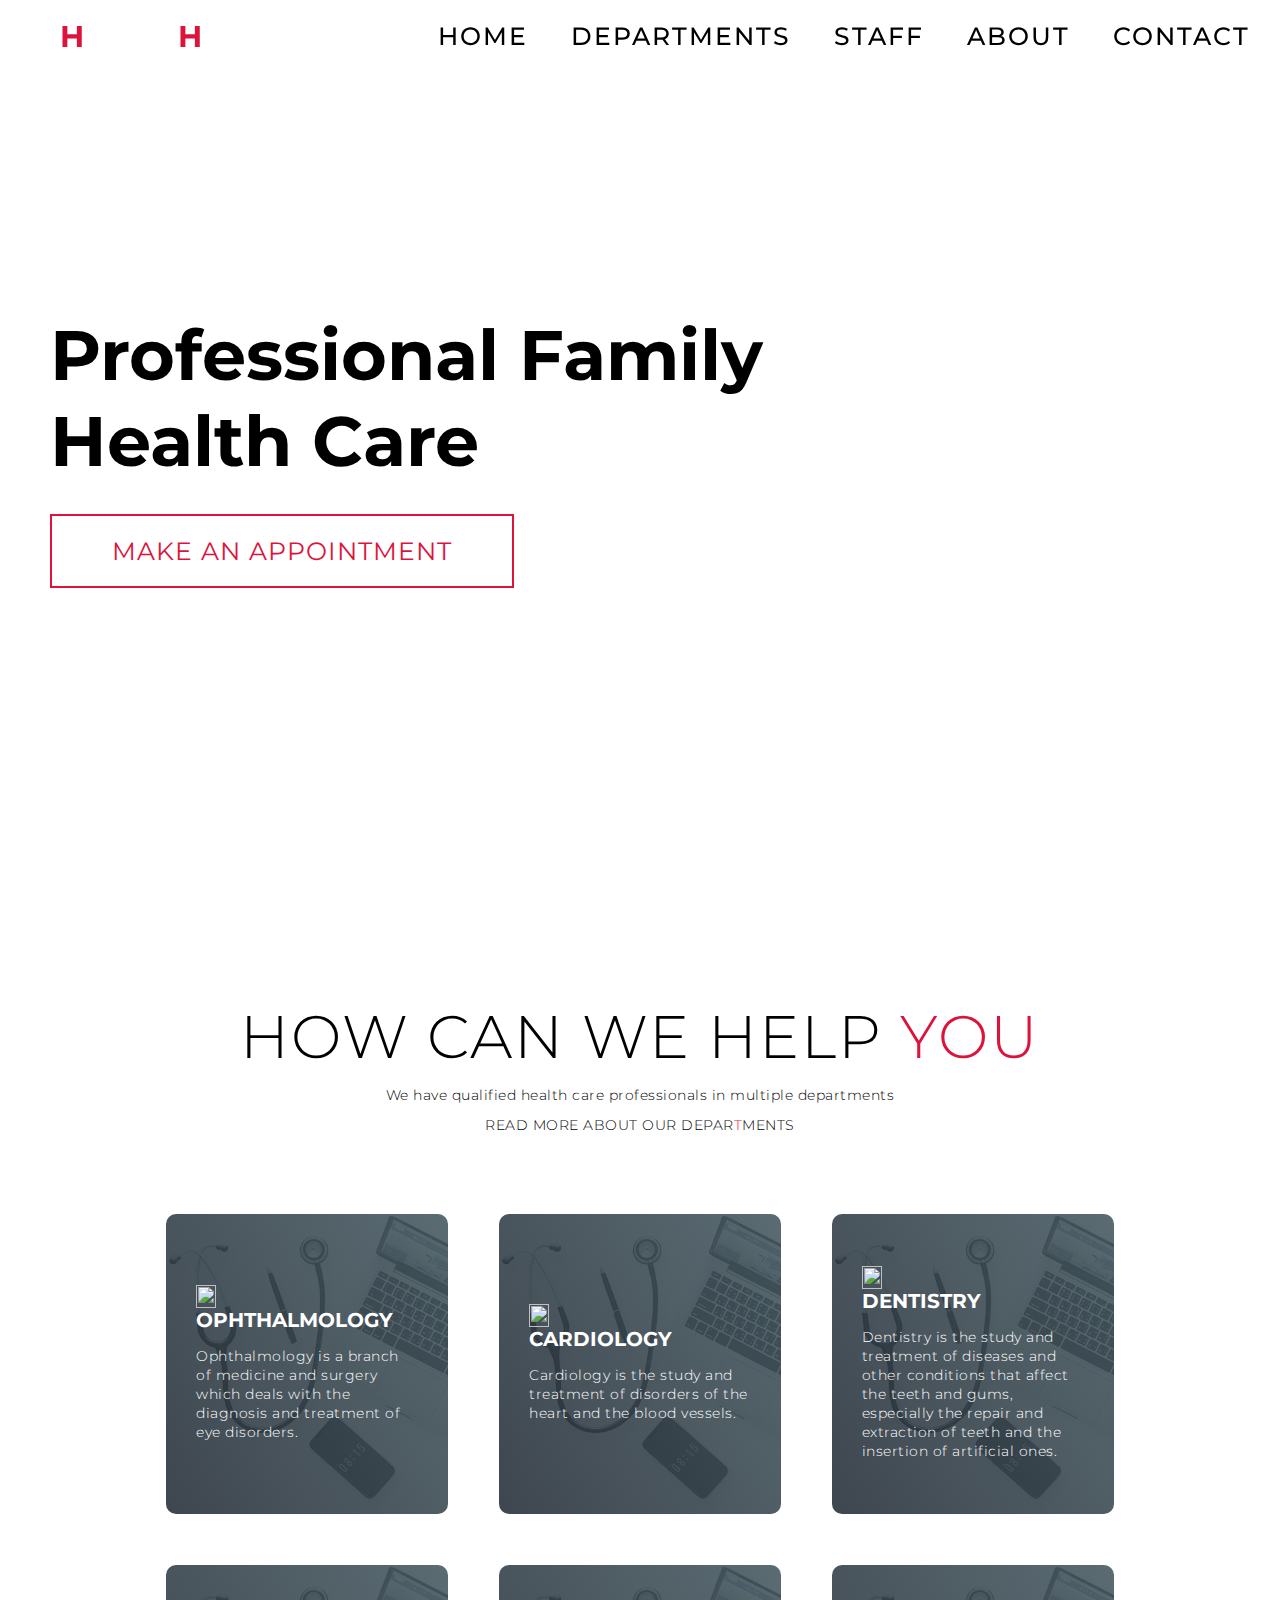
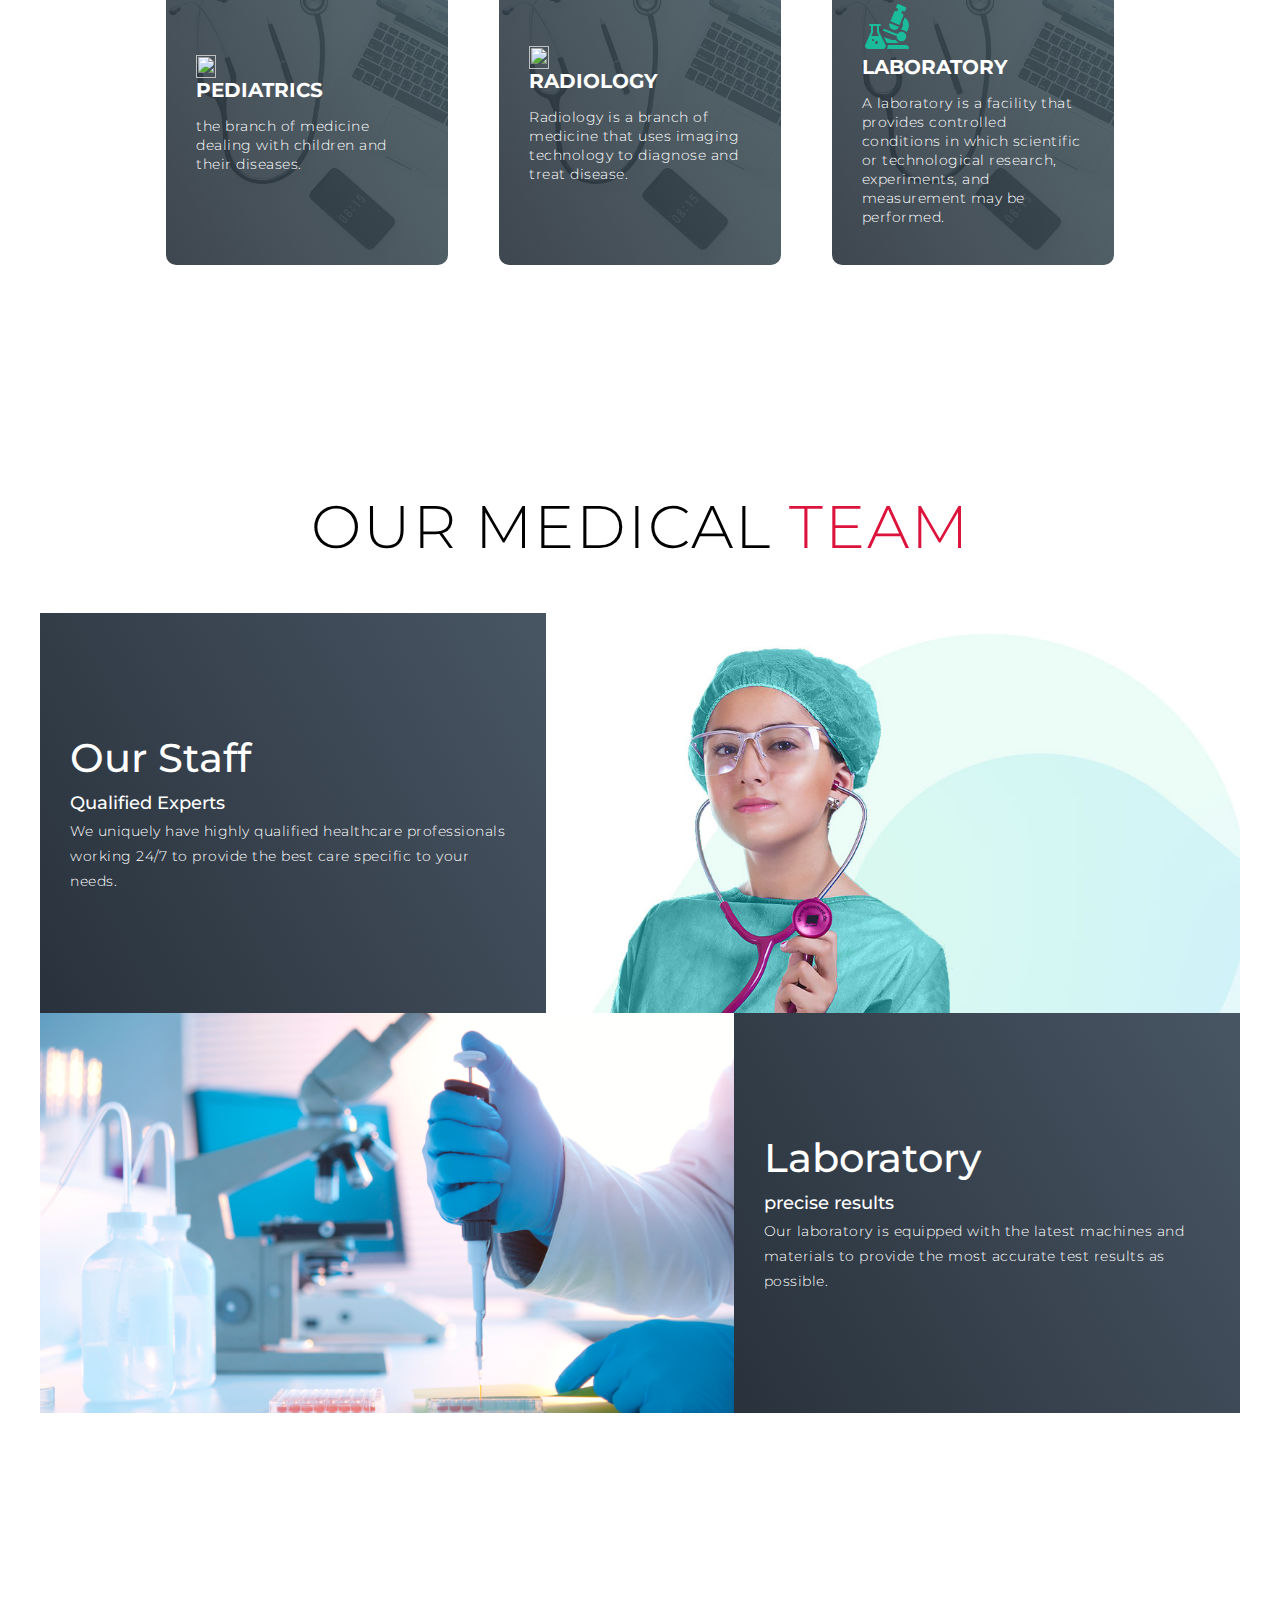
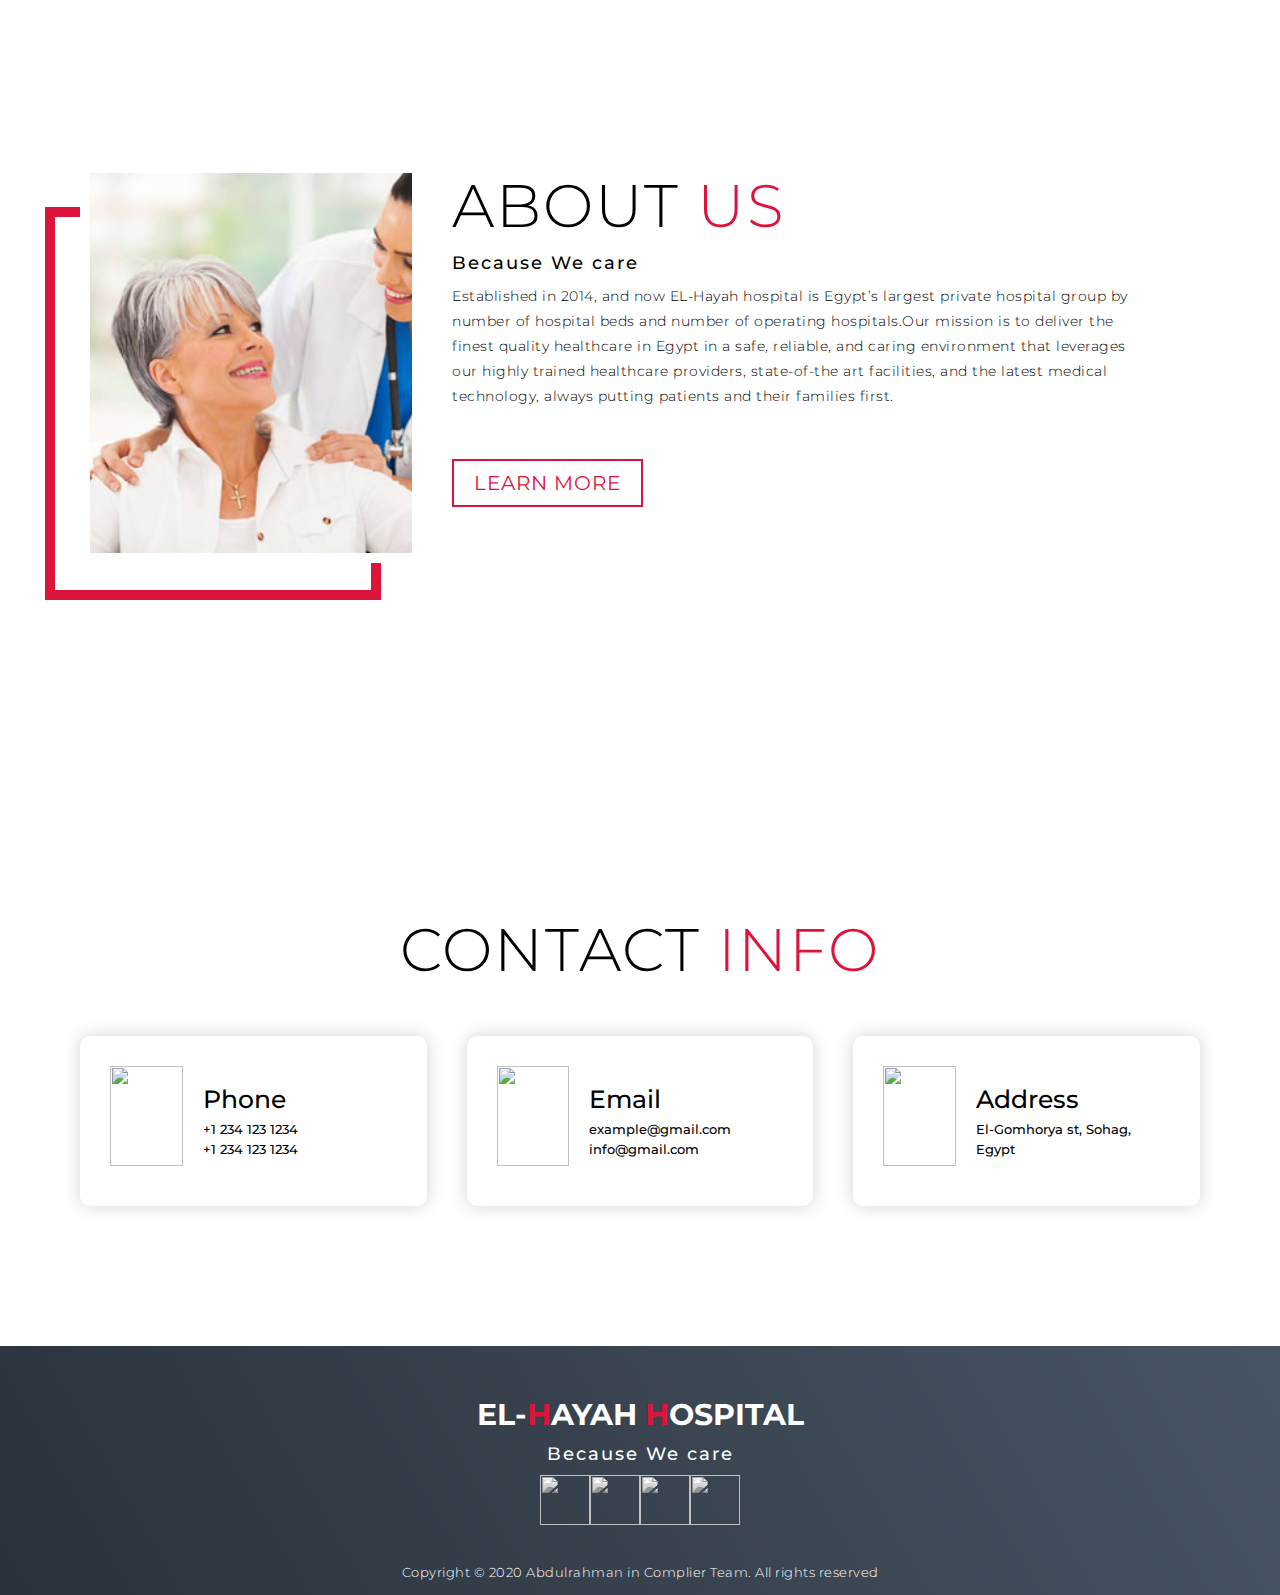
==== task-6/html/task-6.html @ 497218ec "Added task-6 and modification in tasks 4 and 5" ====
<!DOCTYPE html>
<html lang="en">
<head>
    <meta charset="UTF-8">
    <meta name="viewport" content="width=device-width, initial-scale=1.0">
    <title>Task-6.Abdulrahman Gamal</title>
    <link rel="stylesheet" href="../css/style.css">
</head>
<body>
    <!---header section-->
    <section id="header">
        <div class="header container">
            <div class="nav-bar">
                <div class="brand">
                    <a href="#hero"><h1> EL-<span>H</span>ayah <span>H</span>ospital</h1></a>
                </div>
                <div class="nav-list">
                    <ul>
                        <li><a href="#hero">Home</a></li>
                        <li><a href="#services">Departments</a></li>
                        <li><a href="#projects">Staff</a></li>
                        <li><a href="#about">About</a></li>
                        <li><a href="#contact">Contact</a></li>
                    </ul>
                </div>
            </div>
        </div>
    </section>
    <!---end header section-->


    <!---hero section-->
    <section id="hero">
        <div class="hero container">
            <div>
                <h1>Professional Family</h1> 
                <h1>Health Care</h1>
                <a href="#" type="button" class="cta">Make an appointment</a>
            </div>
        </div>
    </section>
    <!---end hero section-->

    <!---department section-->
    <section id="services">
        <div class="services container">
            <div class="service-top">
                <h1 class="section-title">How can we help <span>YOU</span></h1>
                <p>We have qualified health care professionals in multiple departments</p>
                <p class="text">read more about our depar<span>t</span>ments</p>     
            </div>

            <div class="service-bottom">
                <div class="service-item">
                    <div class="icon"><img src="https://img.icons8.com/bubbles/50/000000/ophthalmology.png"/></div>
                    <h2>Ophthalmology</h2>
                    <p>Ophthalmology is a branch of medicine and surgery which deals with the diagnosis and treatment of eye disorders.</p>
                </div>
                <div class="service-item">
                    <div class="icon"><img src="https://img.icons8.com/bubbles/50/000000/heart-with-pulse.png"/></div>
                    <h2>Cardiology</h2>
                    <p>Cardiology is the study and treatment of disorders of the heart and the blood vessels.</p>
                </div>
                <div class="service-item">
                    <div class="icon"><img src="https://img.icons8.com/dusk/64/000000/toothpaste.png"/></div>
                    <h2>Dentistry</h2>
                    <p> Dentistry is the study and treatment of diseases and other conditions that affect the teeth and gums, especially the repair and extraction of teeth and the insertion of artificial ones.</p>
                </div>
                <div class="service-item">
                    <div class="icon"><img src="https://img.icons8.com/plasticine/100/000000/infant-massage.png"/></div>
                    <h2>Pediatrics</h2>
                    <p>the branch of medicine dealing with children and their diseases.</p>
                </div>
                <div class="service-item">
                    <div class="icon"><img src="https://img.icons8.com/color/48/000000/xray.png"/></div>
                    <h2>Radiology</h2>
                    <p>Radiology is a branch of medicine that uses imaging technology to diagnose and treat disease.</p>
                </div>
                <div class="service-item">
                    <div class="icon"><svg xmlns="http://www.w3.org/2000/svg" x="0px" y="0px"
                        width="50" height="50"
                        viewBox="0 0 172 172"
                        style=" fill:#000000;"><g fill="none" fill-rule="nonzero" stroke="none" stroke-width="1" stroke-linecap="butt" stroke-linejoin="miter" stroke-miterlimit="10" stroke-dasharray="" stroke-dashoffset="0" font-family="none" font-weight="none" font-size="none" text-anchor="none" style="mix-blend-mode: normal"><path d="M0,172v-172h172v172z" fill="none"></path><g fill="#1abc9c"><path d="M124.31703,6.88c-1.30258,-0.03854 -2.56807,0.66817 -3.18469,1.90141l-3.4736,7.78031c-0.8772,1.75096 -0.11255,3.88489 1.67969,4.68297l5.40188,2.39859l-3.94391,8.93594l-1.49156,-0.61141c-2.09496,-0.84968 -3.74175,-1.51715 -5.63031,-0.71219c-1.88512,0.80496 -2.54936,2.46793 -3.42656,4.66953l-12.56406,30.40235l31.29594,12.52375l12.5439,-30.22765c2.03648,-5.10496 1.14073,-7.17493 -3.95735,-9.21141l-2.63375,-1.075l3.655,-8.53953l5.41531,2.40531c1.68216,0.74648 3.65253,0.03854 4.47469,-1.60578l3.4736,-7.78031c0.8772,-1.7544 0.11255,-3.88489 -1.67969,-4.68297l-24.66453,-10.95828c-0.42054,-0.18662 -0.85581,-0.28278 -1.29,-0.29563zM147.16078,52.97735l-8.01547,19.33656c1.9608,2.25664 2.6459,5.7806 1.41094,8.82844l-6.01328,14.35797c0.45064,-0.02752 0.89967,-0.06719 1.35719,-0.06719c7.31,0 13.83144,3.39662 18.0936,8.68734l5.38844,-12.8664c5.75168,-14.2072 0.28644,-30.234 -12.2214,-38.27672zM95.19125,72.7439l-1.94172,5.22719c-0.30616,0.8256 -0.28369,1.738 0.06719,2.5464l3.73563,8.72094c0.35776,0.83936 1.03157,1.50382 1.88125,1.84094l12.44984,4.97188c0.40936,0.16512 0.83641,0.24187 1.26985,0.24188c0.46096,0 0.92375,-0.08971 1.35719,-0.27547l8.72766,-3.73562c0.86688,-0.36808 1.53757,-1.07107 1.86781,-1.95516l1.88125,-5.07265zM27.53344,75.68c-1.24059,-0.01754 -2.39452,0.63425 -3.01993,1.7058c-0.62541,1.07155 -0.62541,2.39684 0,3.46839c0.62541,1.07155 1.77935,1.72335 3.01993,1.7058h3.44v19.9211l-19.57172,44.74015c-2.93058,6.70282 2.13722,14.45875 9.45328,14.45875h50.59219c7.52891,0 12.59995,-8.20408 9.23156,-14.93578l-22.18531,-44.35719v-19.82703h3.44c1.24059,0.01754 2.39452,-0.63425 3.01993,-1.7058c0.62541,-1.07155 0.62541,-2.39684 0,-3.46839c-0.62541,-1.07155 -1.77935,-1.72335 -3.01993,-1.7058zM37.85344,82.56h13.76v21.45297l6.47688,12.94703h-25.94109l5.70422,-13.0411zM75.70687,92.8464c-1.34063,0.04015 -2.59064,0.86575 -3.10406,2.19703c-0.688,1.7716 0.19027,3.76653 1.96187,4.45453l44.53188,17.26719c0.20127,0.07781 0.40678,0.07636 0.6114,0.11422c-0.0668,0.59931 -0.1814,1.18382 -0.1814,1.80063c0,9.02312 7.34375,16.36688 16.36687,16.36687c9.02312,0 16.36688,-7.34375 16.36688,-16.36687c0,-9.02312 -7.34376,-16.36687 -16.36688,-16.36687c-6.02611,0 -11.24261,3.31281 -14.0825,8.17672c-0.08099,-0.03895 -0.13652,-0.10801 -0.22172,-0.1411l-44.53859,-17.26719c-0.4429,-0.17114 -0.89687,-0.24854 -1.34375,-0.23516zM75.13578,120.66203l10.18562,20.37797h44.20938c-6.07504,-1.73376 -11.1377,-5.88213 -14.08922,-11.33453c-1.79224,0.7224 -4.33005,1.05485 -8.78141,1.05485c-5.11184,0 -20.17044,-5.74577 -28.595,-9.41969c-0.95632,-0.37152 -1.93865,-0.56508 -2.92937,-0.6786zM37.85344,127.28c1.89888,0 3.44,1.54112 3.44,3.44c0,1.89888 -1.53768,3.44 -3.44,3.44c-1.89888,0 -3.44,-1.54112 -3.44,-3.44c0,-1.89888 1.54112,-3.44 3.44,-3.44zM49.89344,134.16c2.84832,0 5.16,2.31168 5.16,5.16c0,2.84832 -2.30824,5.16 -5.16,5.16c-2.84832,0 -5.16,-2.31168 -5.16,-5.16c0,-2.84832 2.31168,-5.16 5.16,-5.16zM88.10969,147.92c0.8772,4.23808 0.12562,8.6788 -2.2239,12.48344c-0.27864,0.4472 -0.59743,0.86032 -0.90703,1.27656h73.26125c1.89888,0 3.44,-1.54112 3.44,-3.44c0,-5.70008 -4.61992,-10.32 -10.32,-10.32h-19.2761h-0.37625z"></path></g></g></svg></div>
                    <h2>Laboratory</h2>
                    <p>A laboratory is a facility that provides controlled conditions in which scientific or technological research, experiments, and measurement may be performed.</p>
                </div>
            </div>
        </div>
    </section>
    <!---end department section-->
    <!---staff section-->
    <section id="projects">
        <div class="projects container">
            <div class="projects-header">
                <h1 class="section-title">our medical <span>team</span></h1>
            </div>
            <div class="all-projects">
                <div class="project-item">
                    <div class="project-info">
                        <h1> Our Staff</h1>
                        <h2>Qualified Experts</h2>
                        <p>We uniquely have highly qualified healthcare professionals 
                            working 24/7 to provide the best care specific to your needs. </p>
                    </div>
                    <div class="project-img">
                        <img src="../images/staff.jpg" alt="medical staff">
                    </div>
                </div>
                <div class="project-item">
                        <div class="project-info">
                            <h1>Laboratory</h1>
                            <h2>precise results </h2>
                            <p>Our laboratory is equipped with the latest machines 
                                and materials to provide the most accurate test results as possible. </p>
                        </div>
                        <div class="project-img">
                            <img src="../images/lab.jpg" alt="laboratory">
                        </div>
                </div>
            </div>
        </div>
    </section>
    <!---end staff section-->
    <!---about section-->
    <section id="about">
        <div class="about container">
            <div class="col-left">
                <div class="about-img">
                    <img src="../images/about.jpg" alt="img">
                </div>
            </div>
            <div class="col-right">
                <h1 class="section-title">About <span>us</span></h1>
                <h2>Because We care</h2>
                <p>Established in 2014, and now EL-Hayah hospital is  Egypt’s 
                    largest private hospital group by number of hospital beds and 
                    number of operating hospitals.Our mission is to deliver the finest 
                    quality healthcare in Egypt in a safe, reliable, and caring environment 
                    that leverages our highly trained healthcare providers, state-of-the art facilities, 
                    and the latest medical technology, always putting patients and their families first.</p>
                    <a href="#" class="cta">LEARN MORE</a>
            </div>
        </div>
    </section>
    <!---end about section-->
    <!---contact section-->
    <section id="contact">
        <div class="contact container">
            <div><h1 class="section-title">contact <span>info</span></h1></div>
            <div class="contact-items">
                <div class="contact-item">
                    <div class="icon"><img src="https://img.icons8.com/bubbles/100/000000/phone.png"/></div>
                    <div class="contact-info">
                        <h1>Phone</h1>
                        <h2>+1 234 123 1234</h2>
                        <h2>+1 234 123 1234</h2>
                    </div>
                </div>
                <div class="contact-item">
                    <div class="icon"><img src="https://img.icons8.com/bubbles/100/000000/email.png"/></div>
                    <div class="contact-info">
                        <h1>Email</h1>
                        <h2>example@gmail.com</h2>
                        <h2>info@gmail.com</h2>
                    </div>
                </div>
                <div class="contact-item">
                    <div class="icon"><img src="https://img.icons8.com/bubbles/100/000000/map-marker.png"/></div>
                    <div class="contact-info">
                        <h1>Address</h1>
                        <h2>El-Gomhorya st, Sohag, Egypt</h2>
                    </div>
                </div>
            </div>
        </div>
    </section>
    <!---contact section-->

    <!---footer section-->
    <section id="footer">
        <div class="footer container">
            <div class="brand"><h1> EL-<span>H</span>ayah <span>H</span>ospital</h1></div>
            <h2>Because We care</h2>
            <div class="social-icon">
                <div class="social-item">
                    <a href="#"><img src="https://img.icons8.com/bubbles/100/000000/facebook-new.png"/></a>
                </div>
                <div class="social-item">
                    <a href="#"><img src="https://img.icons8.com/bubbles/100/000000/instagram-new.png"/></a>
                </div>
                <div class="social-item">
                    <a href="#"><img src="https://img.icons8.com/bubbles/100/000000/twitter.png"/></a>
                </div>
                <div class="social-item">
                    <a href="#"><img src="https://img.icons8.com/bubbles/100/000000/pinterest.png"/></a>
                </div>
            </div>
            <p>Copyright &copy; 2020 Abdulrahman in Complier Team. All rights reserved </p>
        </div>
    </section>
    <!---end footer section-->
<script src="../js/main.js" charset="utf-8"></script>

</body>
</html>
---- task-6/css/style.css ----
@import url('https://fonts.googleapis.com/css2?family=Montserrat:wght@300;400;700&display=swap');
* {
    padding: 0;
    margin: 0;
    box-sizing: border-box;

}
html{
    font-size: 10px;
    font-family:"Montserrat", sans-serif;
    scroll-behavior: smooth;
}
a{
    text-decoration: none;
}

.container{
    min-height: 100vh;
    width: 100%;
    display: flex;
    align-items: center;
    justify-content: center;
}
img{
    height: 100%;
    width: 100%;
    object-fit: cover;
}
p{
    color: black;
    font-size: 1.4rem;
    margin-top: 5px;
    line-height: 2.5rem;
    font-weight: 300;
    letter-spacing: 0.05rem;
}
.section-title{
    font-size: 6rem;
    font-weight: 300;
    color: rgb(0, 0, 0);
    margin-bottom: 10px;
    text-transform: uppercase;
    letter-spacing: .2rem;
    text-align: center;
}
.section-title span{
    color: crimson;
}
.brand h1{
    font-size: 3rem;
    text-transform: uppercase;
    color: white;
}
.brand h1 span{
    color: crimson;
}


/*header section*/
#header{
    position: fixed;
    z-index: 1000;
    left: 0;
    top: 0;
    width: 100vw;
    height: auto;
}
#header .header{
    min-height: 8vh;
    background-color: transparent;
    transition: .3s ease background-color;
}
#header .nav-bar{
    display: flex;
    align-items: center;
    justify-content: space-between;
    width: 100%;
    height: 100%;
    max-width: 1300px;
    padding: 0 10px;
}
#header .nav-list ul{
list-style: none;
background-color:transparent
position: initial;
display: block;
height: auto;
width: fit-content;
left: 0;
top: 0;
justify-content: center;
align-items: center;
z-index: 1;
overflow-x: hidden;
}

#header .nav-list ul a{
    font-size: 2.5rem;
    font-weight: 500;
    letter-spacing: .2rem;
    text-decoration: none;
    color: rgb(0, 0, 0);
    text-transform: uppercase;
    padding: 20px;
    display: block;
}

#header .nav-list ul a:hover{
    color: crimson;
}
#header .nav-list ul li{
    display: inline-block;
}
/*end header section*/

/*hero section*/
#hero{
    background-image: url(/images/background1.jpg);
    background-size: cover;
    background-position: top center;
    position: relative;
}

#hero .hero{
    max-width: 1200px;
    margin-top: 0 auto;
    padding: 0 50px;
    justify-content: flex-start;
}
#hero h1{
    display: block;
    width: fit-content;
    font-size: 7rem;
    position: relative;
    color: black;
}

.cta{
    display: inline-block;
    padding: 20px 60px;
    color: crimson;
    background-color: transparent;
    font-size: 2.5rem;
    border: 2px solid crimson;
    text-transform: uppercase;
    letter-spacing: .1rem;
    margin-top: 30px;
    transition: .3s ease ;
    transition-property: background-color, color;
}
.cta:hover{
    color: white;
    background-color: crimson;
}
/*end hero section*/

/*service section*/
#services .services{
    flex-direction: column;
    text-align: center;
    max-width: 1500px;
    margin: 0 auto;
    padding: 100px 0;
}

#services .text{
    text-transform: uppercase;
}
#services .text span{
    color: crimson;
}
#service .service-top{
    max-width: 500px;
    margin: 0 auto;
}
#service .service-top p{
    font-size: ;
}
#services .service-bottom{
    display: flex;
    align-items: center;
    justify-content: center;
    flex-wrap: wrap;
    margin-top: 50px;
}
#services .service-item{
    display: flex;
    align-items: flex-start;
    justify-content: center;
    flex-direction: column;
    padding: 30px;
    border-radius: 10px;
    background-image: url(../images/department.png);
    background-size: cover;
    position: relative;
    z-index: 1;
    overflow: hidden;
    flex-basis: 22%;
    margin: 2%;
    width: 500px;
    height: 300px;
    
}

#services .service-item::after{
    content: "";
    position: absolute;
    left: 0;
    top: 0;
    height: 100%;
    width: 100%;
    background-image: linear-gradient(60deg, #29323c 0%, #485b63 100%);
    opacity: 0.9;
    z-index: -1;

}
#service .service-bottom .icon{
    height: 80px;
    width: 80px;
    margin-bottom: 20px;
}

#services .service-item h2{
    font-size: 2rem;
    color: white;
    margin-bottom: 10px;
    text-transform: uppercase;
}
#services .service-item p{
    color: white;
    text-align: left;
    font-size: 1.4rem;
    line-height: 1.9rem;
}
/*end service section*/
/*projects section*/
#projects .projects{
    flex-direction: column;
    max-width: 1200px;
    margin: 0 auto;
    padding: 100px 0;
}
#projects .projects-header h1{
    margin-bottom: 50px;
}
#projects .all-projects{
    display: flex;
    align-items: center;
    justify-content: center;
    flex-direction: column;
}


#projects .all-projects .project-info{
    height: 100%;
}

#projects .project-item{
    display: flex;
    align-items: center;
    justify-content: center;
    flex-direction: row;
    height: 400px;
    width: 100%;
    margin: 0;
    overflow: hidden;
    border-radius: 0; 
}
#projects .project-item:nth-child(even) {
    flex-direction: row-reverse;
}
#projects .project-info{
    padding: 30px;
    flex-basis: 50%;
    background-image: linear-gradient(60deg, #29323c 0%, #485563 100%);
    height: 100%;
    display: flex;
    align-items: flex-start;
    justify-content: center;
    flex-direction: column;
    color: white;

}
#projects .project-info h1{
    font-size: 4rem;
    font-weight: 500;
}
#projects .project-info h2{
    font-size: 1.8rem;
    font-weight: 500;
    margin-top: 10px;

}
#projects .project-info p{
    color: white;
}
#projects .project-img{
    flex-basis: 70%;
    height: 100%;
    overflow: hidden;
    position: relative;

}
#projects .project-img::after{
    content: "";
    position: absolute;
    left: 0;
    top: 0;
    height: 100%;
    width: 100%;
    opacity: 0.5;
}
#projects .project-img img{
    transition: .3s ease transform ;
}
#projects .project-item:hover .project-img img{
    transform: scale(1.1); 

}
/*end projects section*/
/*About section*/
#about .about{
    flex-direction: row;
    text-align: center;
    max-width: 1200px;
    margin: o auto;
    padding: 100px 20px;
}
#about .col-left{
    width: 600px;
    height: 400px;
    padding-left: 60px;
}
#about .col-right{
    width: 100%;
    text-align: left;
    padding: 30px;
}
#about .col-right h1{
    text-align: left;
}
#about .col-right h2{
    font-size: 1.8rem;
    font-weight: 500;
    letter-spacing: .2rem;
    margin-bottom: 10px;
}
#about .col-right p{
    margin-bottom: 20px;
}
#about .col-right .cta{
    margin-bottom: 50px;
    padding: 10px 20px;
    font-size: 2rem;
}
#about .col-left .about-img{
   height: 100%;
   width: 100%;
    position: relative;
    border: 10px solid white;
}
#about .col-left .about-img::after{
    content: "";
    position: absolute;
    left: -45px;
    top: 34px;
    height: 98%;
    width: 98%;
    border: 10px solid crimson;
z-index: -1;
}

/*end about section*/

/*contact section*/
#contact .contact{
    flex-direction: column;
    max-width: 1200px;
    margin: 0 auto;
    padding: 100px 0;
    align-items: center;
    justify-content: center;
    min-height: 20vh;
}
#contact .contact-items{
    width: 100%;
    display: flex;
    flex-direction: row;
    margin: 0;
    padding: 20px;
}
#contact .contact-item{
    width: 80%;
    padding: 30px;
    text-align: center;
    border-radius: 10px;
    margin: 20px;
    justify-content: center;
    display: flex;
    align-items: center;
    box-shadow: 0 0 18px 0 #0000002c;
    flex-direction: row;
    transition: .3s ease box-shadow;
}
#contact .contact-item:hover{
    box-shadow: 0 0 5px 0 #0000002c ;
}
#contact .contact-item .icon{
width: 100px;
height: 100px;
margin: 0 auto;
margin-bottom: 10px;
}
#contact .contact-item .icon img{
    object-fit: contain;
}
#contact .contact-item .contact-info{
    width: 100%;
    text-align: left;
    padding-left: 20px;
}
#contact .contact-info h1{
    font-size: 2.5rem;
    font-weight: 500;
    margin-bottom: 5px;
}
#contact .contact-info h2{
    font-size: 1.3rem;
    line-height: 2rem;
    font-weight: 500;

}
/*end contact section*/

/*Footer section*/
#footer{
    background-image: linear-gradient(60deg, #29323c 0%, #485563 100%);
}
#footer .footer{
    min-height: 200px;
    flex-direction: column;
    padding-top: 50px;
    padding-bottom: 10px;
}
#footer h2{
    color: white;
    font-weight: 500;
    font-size: 1.8rem;
    letter-spacing: .2rem;
    margin-top: 10px;
    margin-bottom: 10px;

}
#footer .social-icon{
    display: flex;
    margin-bottom: 30px;
}
#footer .social-item{
    height: 50px;
    width: 50px;
    margin-bottom: 0 5px;
}
#footer .social-item img{
    filter: grayscale(1);
    transition: .3s ease filter;
}
#footer .social-item img:hover{
    filter: grayscale(0);
}
#footer p{
    color: white;
    font-size: 1.3rem;

}
/*end Footer section*/
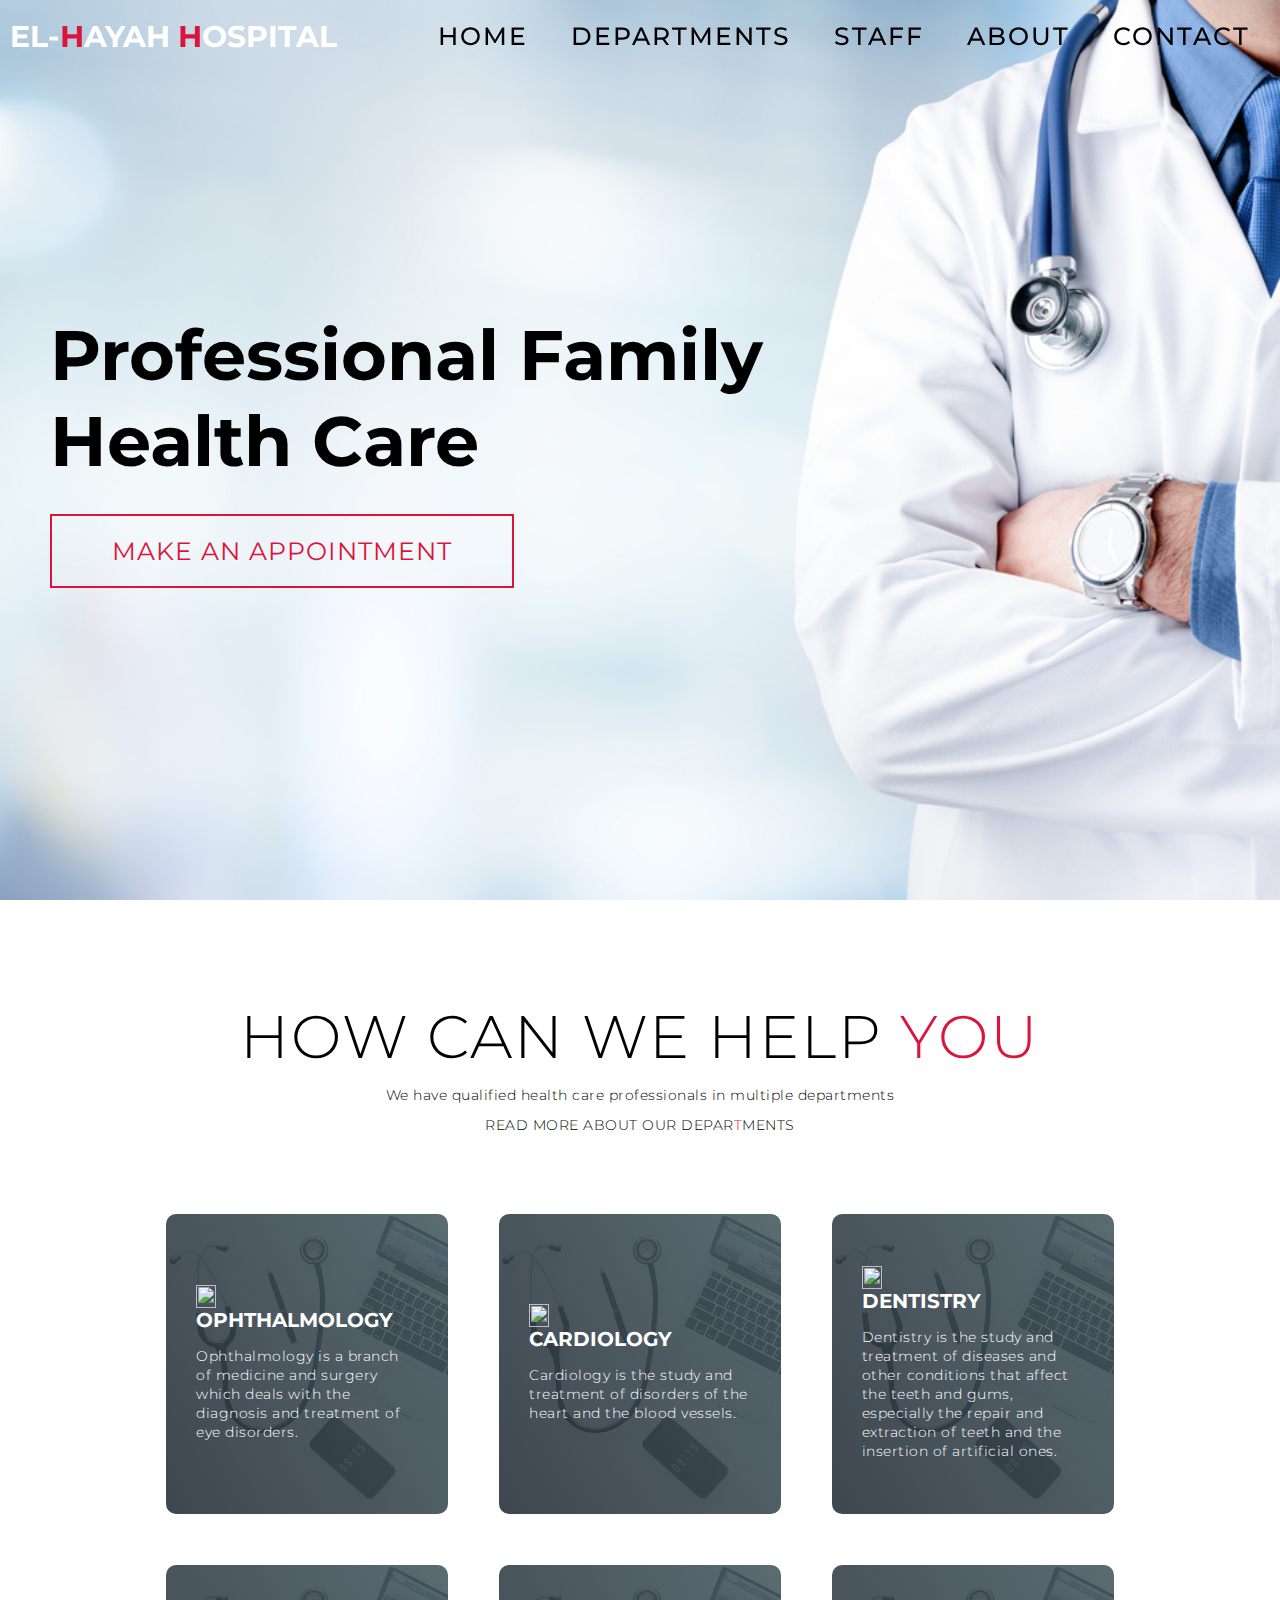
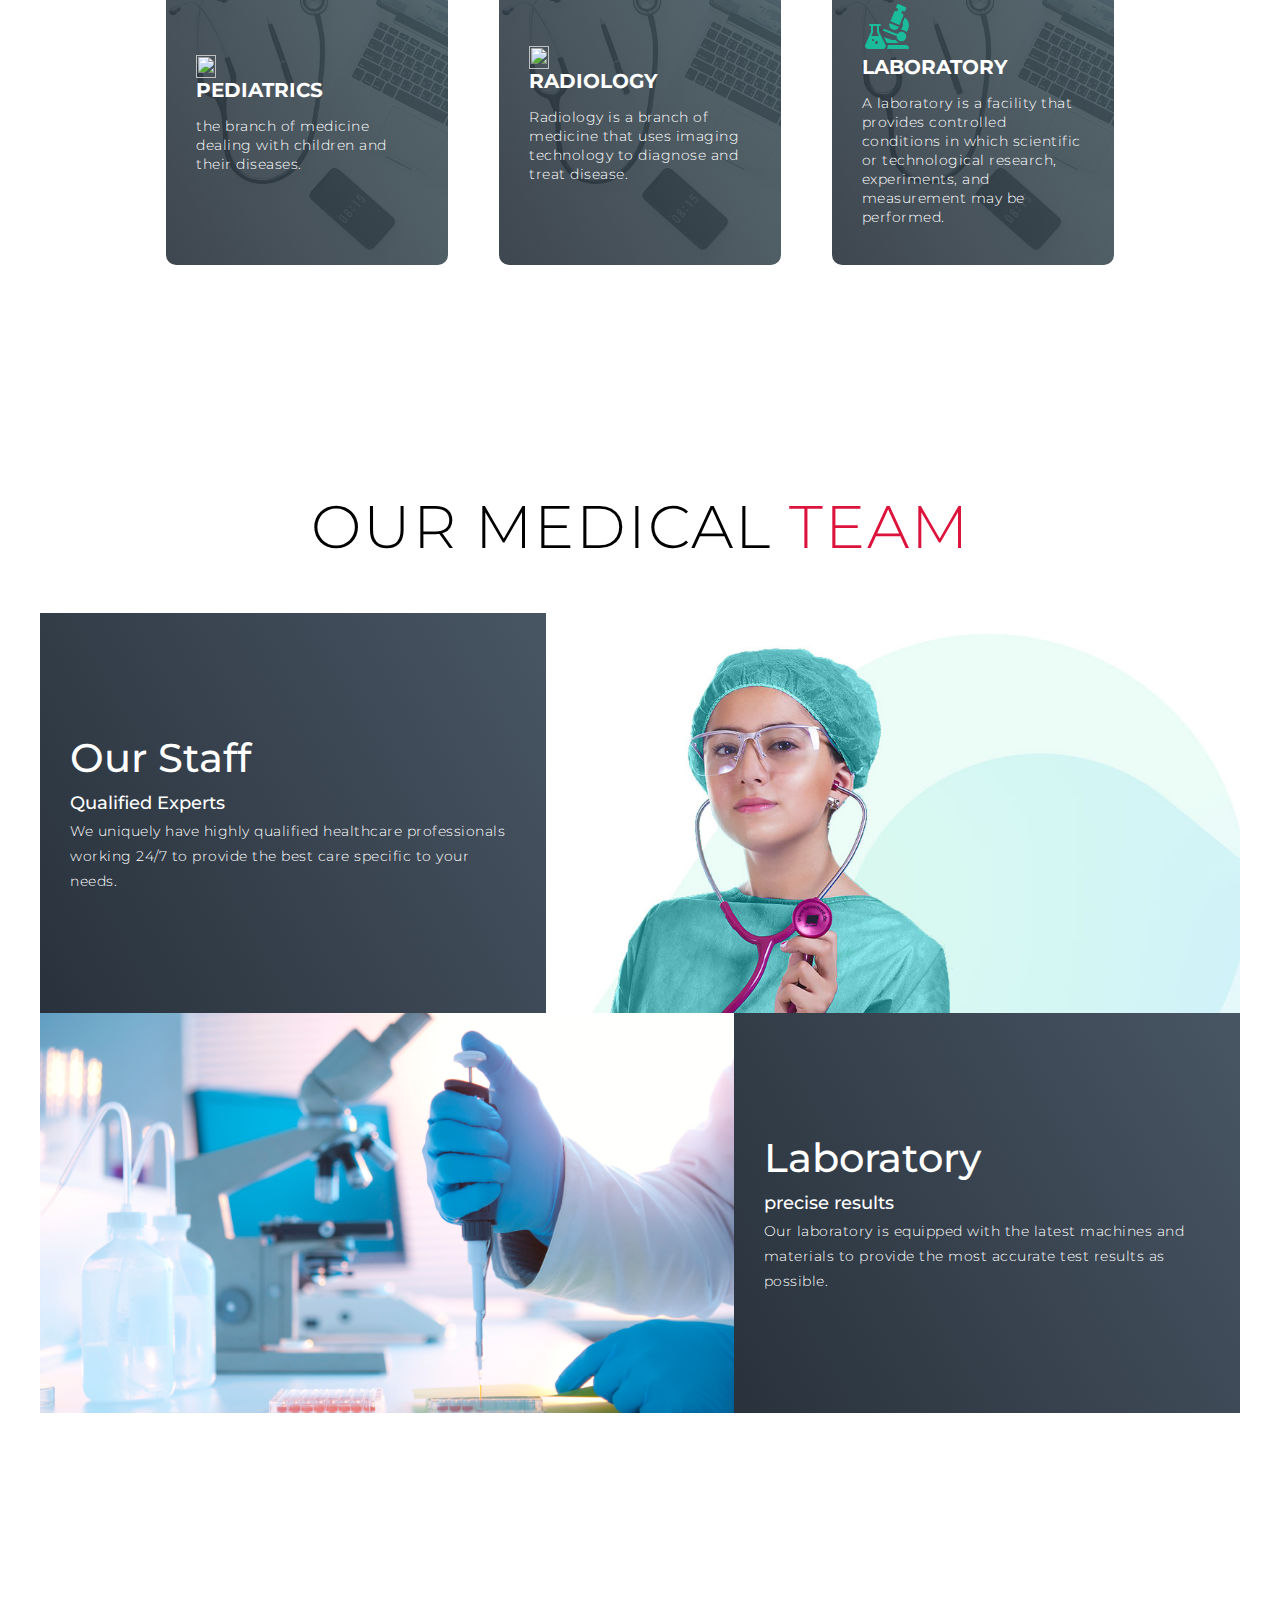
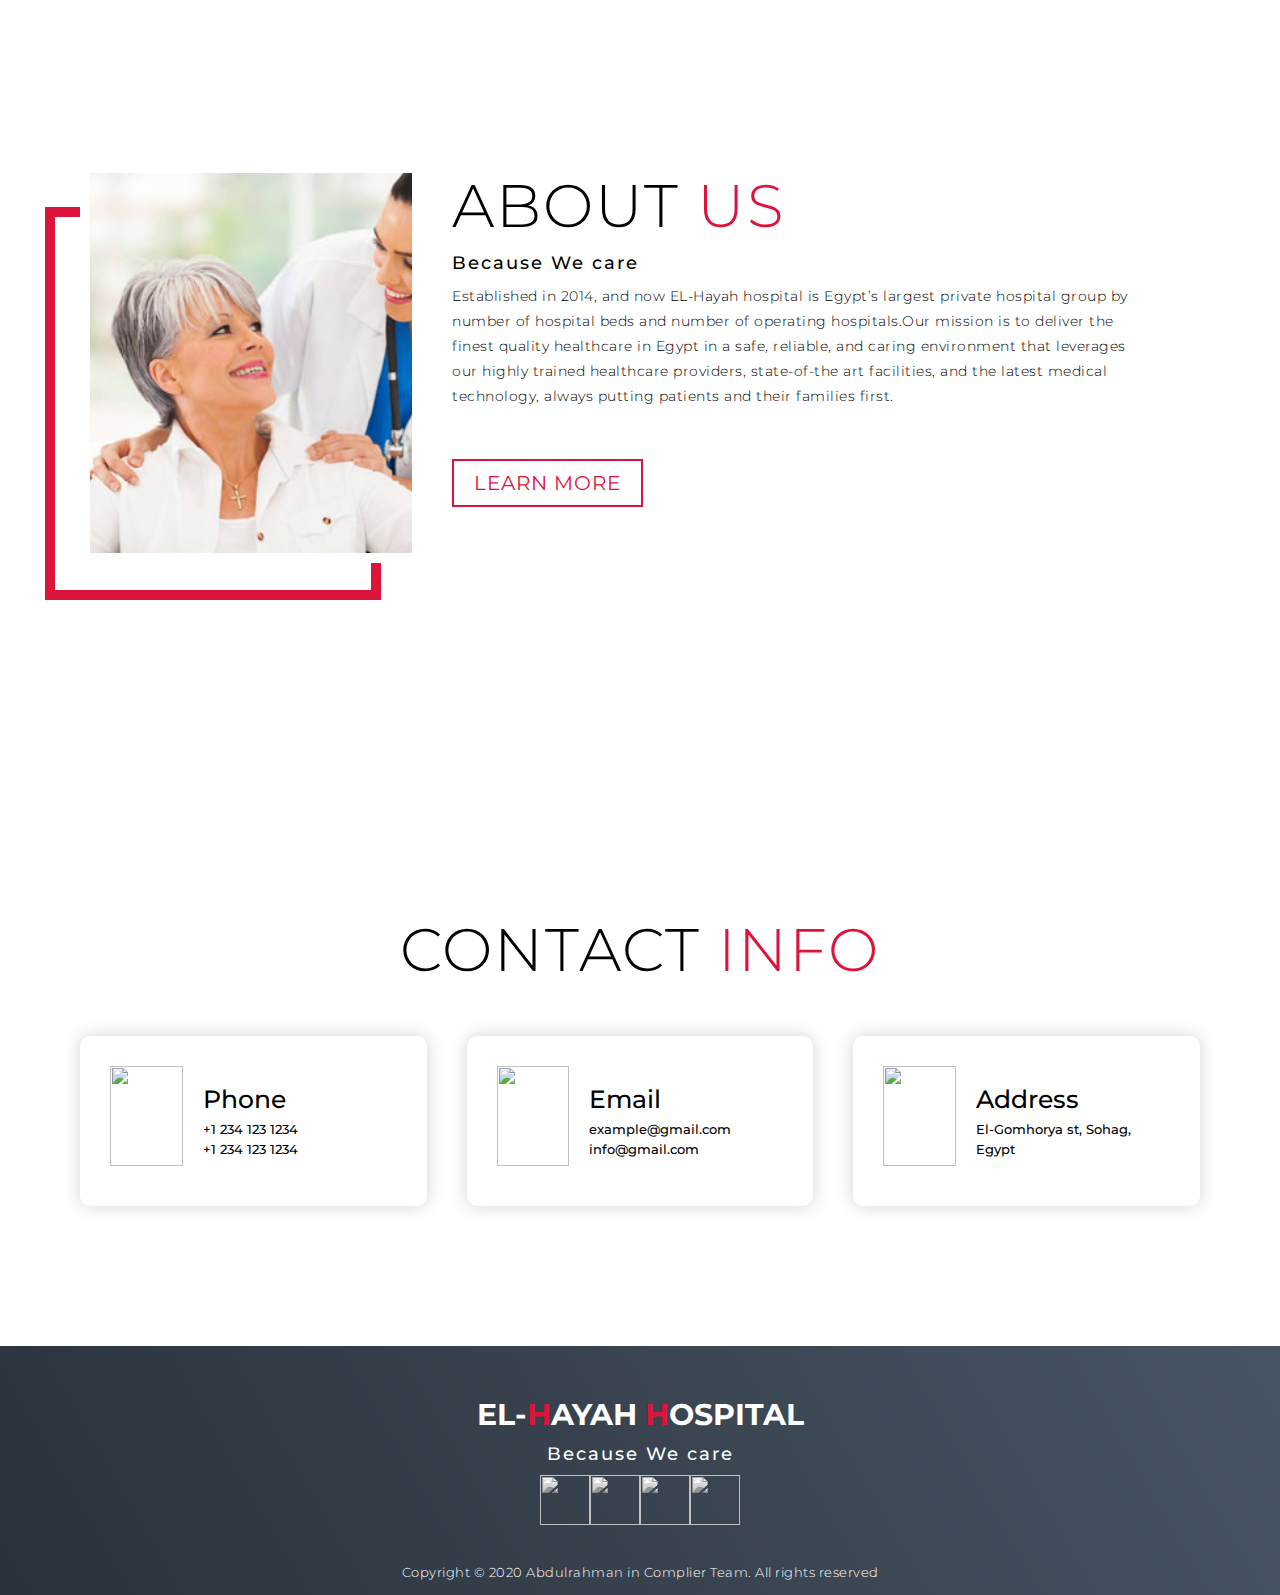
==== commit 07d97beb: "added task-7 and modification in task-6" ====
--- a/task-6/html/task-6.html
+++ b/task-6/html/task-6.html
@@ -5,6 +5,9 @@
     <meta name="viewport" content="width=device-width, initial-scale=1.0">
     <title>Task-6.Abdulrahman Gamal</title>
     <link rel="stylesheet" href="../css/style.css">
+    <!--[if lt IE 9]>
+    <script src="../js/html5shiv.min.js"></script>
+    <![endif]-->
 </head>
 <body>
     <!---header section-->
@@ -16,11 +19,11 @@
                 </div>
                 <div class="nav-list">
                     <ul>
-                        <li><a href="#hero">Home</a></li>
-                        <li><a href="#services">Departments</a></li>
-                        <li><a href="#projects">Staff</a></li>
-                        <li><a href="#about">About</a></li>
-                        <li><a href="#contact">Contact</a></li>
+                        <li><a href="#hero" class="nav1">Home</a></li>
+                        <li><a href="#services" class="nav2">Departments</a></li>
+                        <li><a href="#projects" class="nav3">Staff</a></li>
+                        <li><a href="#about" class="nav4">About</a></li>
+                        <li><a href="#contact" class="nav5">Contact</a></li>
                     </ul>
                 </div>
             </div>
--- a/task-6/css/style.css
+++ b/task-6/css/style.css
@@ -115,7 +115,7 @@
 
 /*hero section*/
 #hero{
-    background-image: url(/images/background1.jpg);
+    background-image: url(../images/background1.jpg);
     background-size: cover;
     background-position: top center;
     position: relative;
